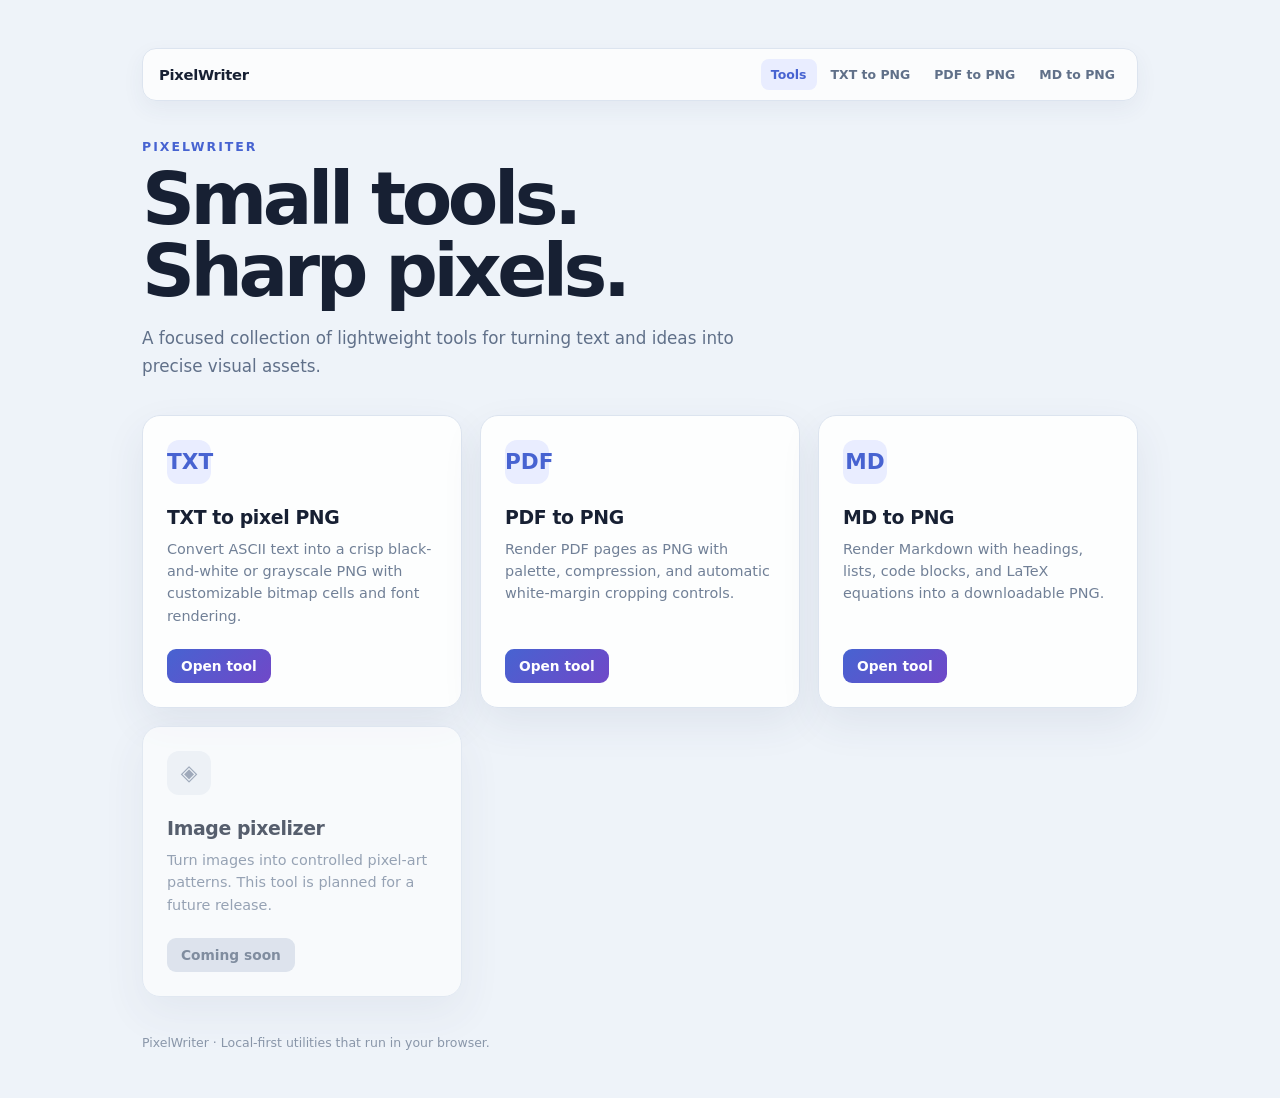
==== index.html @ 92b686e4 "Initial PixelWriter toolkit Add browser-based TXT, PDF, and Markdown to PNG tools with shared naviga" ====
<!doctype html>
<html lang="en">
<head>
  <meta charset="utf-8">
  <meta name="viewport" content="width=device-width, initial-scale=1">
  <title>PixelWriter · Tools</title>
  <link rel="stylesheet" href="shared.css">
  <style>
    :root { color-scheme: light; font-family: Inter, ui-sans-serif, system-ui, -apple-system, "Segoe UI", sans-serif; color: #172033; background: #eef3f9; }
    * { box-sizing: border-box; }
    body { max-width: 1040px; margin: 0 auto; padding: 48px 22px; }
    .hero { margin-bottom: 34px; }
    .eyebrow { margin: 0 0 9px; color: #4763d1; font-size: .78rem; font-weight: 800; letter-spacing: .16em; text-transform: uppercase; }
    h1 { margin: 0; font-size: clamp(2.4rem, 7vw, 4.6rem); letter-spacing: -.06em; line-height: .98; }
    .subtitle { max-width: 620px; margin: 18px 0 0; color: #607089; font-size: 1.05rem; line-height: 1.65; }
    .tools { display: grid; grid-template-columns: repeat(auto-fit, minmax(250px, 1fr)); gap: 18px; }
    .tool-card { display: flex; min-height: 220px; flex-direction: column; padding: 24px; border: 1px solid #dce4ef; border-radius: 18px; background: rgba(255,255,255,.9); box-shadow: 0 16px 40px rgba(50,70,100,.08); }
    .tool-icon { display: grid; width: 44px; height: 44px; place-items: center; margin-bottom: 22px; border-radius: 12px; background: #e9edff; color: #4763d1; font-size: 1.35rem; font-weight: 800; }
    .tool-card h2 { margin: 0; font-size: 1.18rem; letter-spacing: -.02em; }
    .tool-card p { margin: 10px 0 22px; color: #718097; font-size: .9rem; line-height: 1.55; }
    .tool-card a, .tool-card button { width: fit-content; margin-top: auto; padding: 9px 14px; border: 0; border-radius: 9px; background: linear-gradient(135deg, #4763d1, #7048c8); color: white; font: inherit; font-size: .86rem; font-weight: 750; text-decoration: none; cursor: pointer; }
    .tool-card.placeholder { opacity: .7; }
    .tool-card.placeholder .tool-icon { background: #edf1f6; color: #7e8ba0; }
    .tool-card.placeholder button { background: #d6dde8; color: #52627a; cursor: default; }
    footer { margin-top: 38px; color: #8a97aa; font-size: .78rem; }
  </style>
</head>
<body>
  <nav class="navbar" data-site-nav aria-label="Primary navigation"></nav>
  <header class="hero">
    <p class="eyebrow">PixelWriter</p>
    <h1>Small tools.<br>Sharp pixels.</h1>
    <p class="subtitle">A focused collection of lightweight tools for turning text and ideas into precise visual assets.</p>
  </header>

  <main class="tools" aria-label="PixelWriter tools">
    <article class="tool-card">
      <div class="tool-icon" aria-hidden="true">TXT</div>
      <h2>TXT to pixel PNG</h2>
      <p>Convert ASCII text into a crisp black-and-white or grayscale PNG with customizable bitmap cells and font rendering.</p>
      <a href="txt-to-png.html">Open tool</a>
    </article>
    <article class="tool-card">
      <div class="tool-icon" aria-hidden="true">PDF</div>
      <h2>PDF to PNG</h2>
      <p>Render PDF pages as PNG with palette, compression, and automatic white-margin cropping controls.</p>
      <a href="pdf-to-png.html">Open tool</a>
    </article>
    <article class="tool-card">
      <div class="tool-icon" aria-hidden="true">MD</div>
      <h2>MD to PNG</h2>
      <p>Render Markdown with headings, lists, code blocks, and LaTeX equations into a downloadable PNG.</p>
      <a href="md-to-png.html">Open tool</a>
    </article>
    <article class="tool-card placeholder">
      <div class="tool-icon" aria-hidden="true">◈</div>
      <h2>Image pixelizer</h2>
      <p>Turn images into controlled pixel-art patterns. This tool is planned for a future release.</p>
      <button type="button" disabled>Coming soon</button>
    </article>
  </main>

  <footer>PixelWriter · Local-first utilities that run in your browser.</footer>
</body>
<script src="shared.js"></script>
</html>
---- shared.css ----
.navbar {
  display: flex;
  align-items: center;
  justify-content: space-between;
  gap: 18px;
  margin-bottom: 38px;
  padding: 10px 12px 10px 16px;
  border: 1px solid #dce4ef;
  border-radius: 14px;
  background: rgba(255, 255, 255, .78);
  box-shadow: 0 8px 22px rgba(50, 70, 100, .06);
}

.brand {
  color: #172033;
  font-size: .92rem;
  font-weight: 850;
  letter-spacing: -.02em;
  text-decoration: none;
}

.nav-links {
  display: flex;
  flex-wrap: wrap;
  gap: 4px;
}

.nav-links a {
  padding: 8px 10px;
  border-radius: 8px;
  color: #607089;
  font-size: .78rem;
  font-weight: 750;
  text-decoration: none;
}

.nav-links a:hover,
.nav-links a[aria-current="page"] {
  background: #e9edff;
  color: #4763d1;
}

.preview-header {
  display: flex;
  justify-content: space-between;
  gap: 12px;
  align-items: flex-start;
  margin: 0 2px 12px;
}

.preview-title {
  margin: 0;
  color: #34435b;
  font-size: .82rem;
  font-weight: 800;
  letter-spacing: .08em;
  text-transform: uppercase;
}

.preview-meta {
  display: flex;
  align-items: center;
  gap: 10px;
  margin: 0;
  color: #718097;
  font-size: .78rem;
  line-height: 1.4;
  text-align: right;
  white-space: nowrap;
}

@media (max-width: 760px) {
  .nav-links a {
    padding: 7px 6px;
  }

  .preview-header {
    align-items: stretch;
    flex-direction: column;
  }

  .preview-meta {
    text-align: left;
  }
}
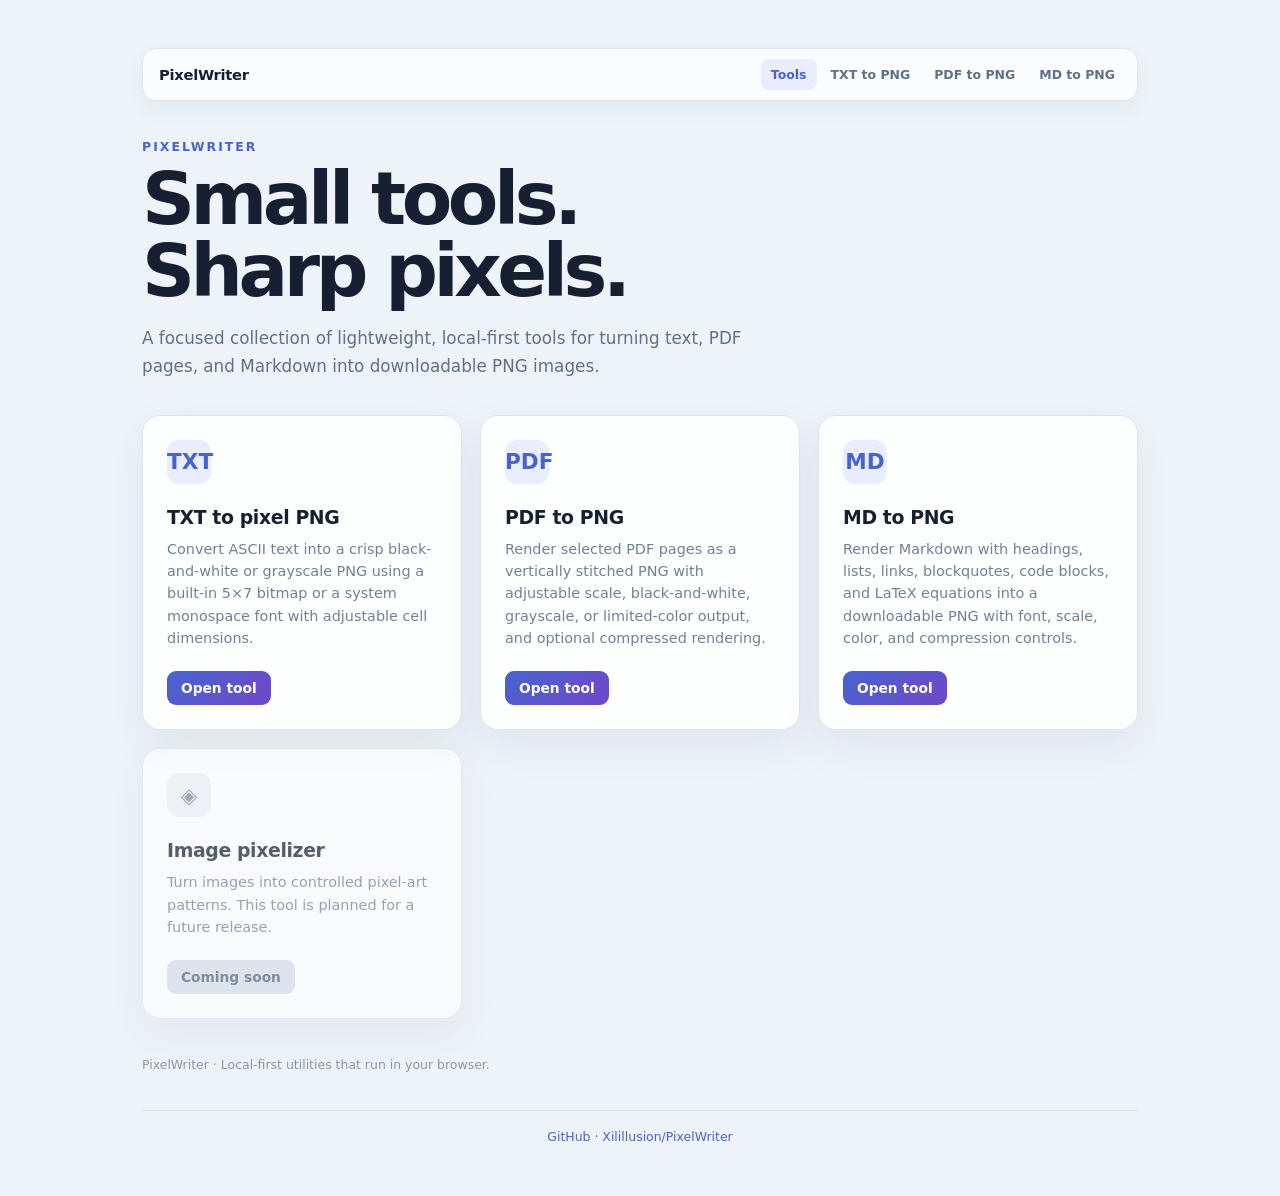
==== commit 387b2ccf: "Update README and index.html for clarity and formatting improvements" ====
--- a/index.html
+++ b/index.html
@@ -30,26 +30,26 @@
   <header class="hero">
     <p class="eyebrow">PixelWriter</p>
     <h1>Small tools.<br>Sharp pixels.</h1>
-    <p class="subtitle">A focused collection of lightweight tools for turning text and ideas into precise visual assets.</p>
+    <p class="subtitle">A focused collection of lightweight, local-first tools for turning text, PDF pages, and Markdown into downloadable PNG images.</p>
   </header>
 
   <main class="tools" aria-label="PixelWriter tools">
     <article class="tool-card">
       <div class="tool-icon" aria-hidden="true">TXT</div>
       <h2>TXT to pixel PNG</h2>
-      <p>Convert ASCII text into a crisp black-and-white or grayscale PNG with customizable bitmap cells and font rendering.</p>
+      <p>Convert ASCII text into a crisp black-and-white or grayscale PNG using a built-in 5×7 bitmap or a system monospace font with adjustable cell dimensions.</p>
       <a href="txt-to-png.html">Open tool</a>
     </article>
     <article class="tool-card">
       <div class="tool-icon" aria-hidden="true">PDF</div>
       <h2>PDF to PNG</h2>
-      <p>Render PDF pages as PNG with palette, compression, and automatic white-margin cropping controls.</p>
+      <p>Render selected PDF pages as a vertically stitched PNG with adjustable scale, black-and-white, grayscale, or limited-color output, and optional compressed rendering.</p>
       <a href="pdf-to-png.html">Open tool</a>
     </article>
     <article class="tool-card">
       <div class="tool-icon" aria-hidden="true">MD</div>
       <h2>MD to PNG</h2>
-      <p>Render Markdown with headings, lists, code blocks, and LaTeX equations into a downloadable PNG.</p>
+      <p>Render Markdown with headings, lists, links, blockquotes, code blocks, and LaTeX equations into a downloadable PNG with font, scale, color, and compression controls.</p>
       <a href="md-to-png.html">Open tool</a>
     </article>
     <article class="tool-card placeholder">
--- a/shared.css
+++ b/shared.css
@@ -9,6 +9,24 @@
   border-radius: 14px;
   background: rgba(255, 255, 255, .78);
   box-shadow: 0 8px 22px rgba(50, 70, 100, .06);
+}
+
+.site-footer {
+  margin-top: 38px;
+  padding: 18px 0 4px;
+  border-top: 1px solid #dce4ef;
+  color: #718097;
+  font-size: .78rem;
+  text-align: center;
+}
+
+.site-footer a {
+  color: #4763d1;
+  text-decoration: none;
+}
+
+.site-footer a:hover {
+  text-decoration: underline;
 }
 
 .brand {
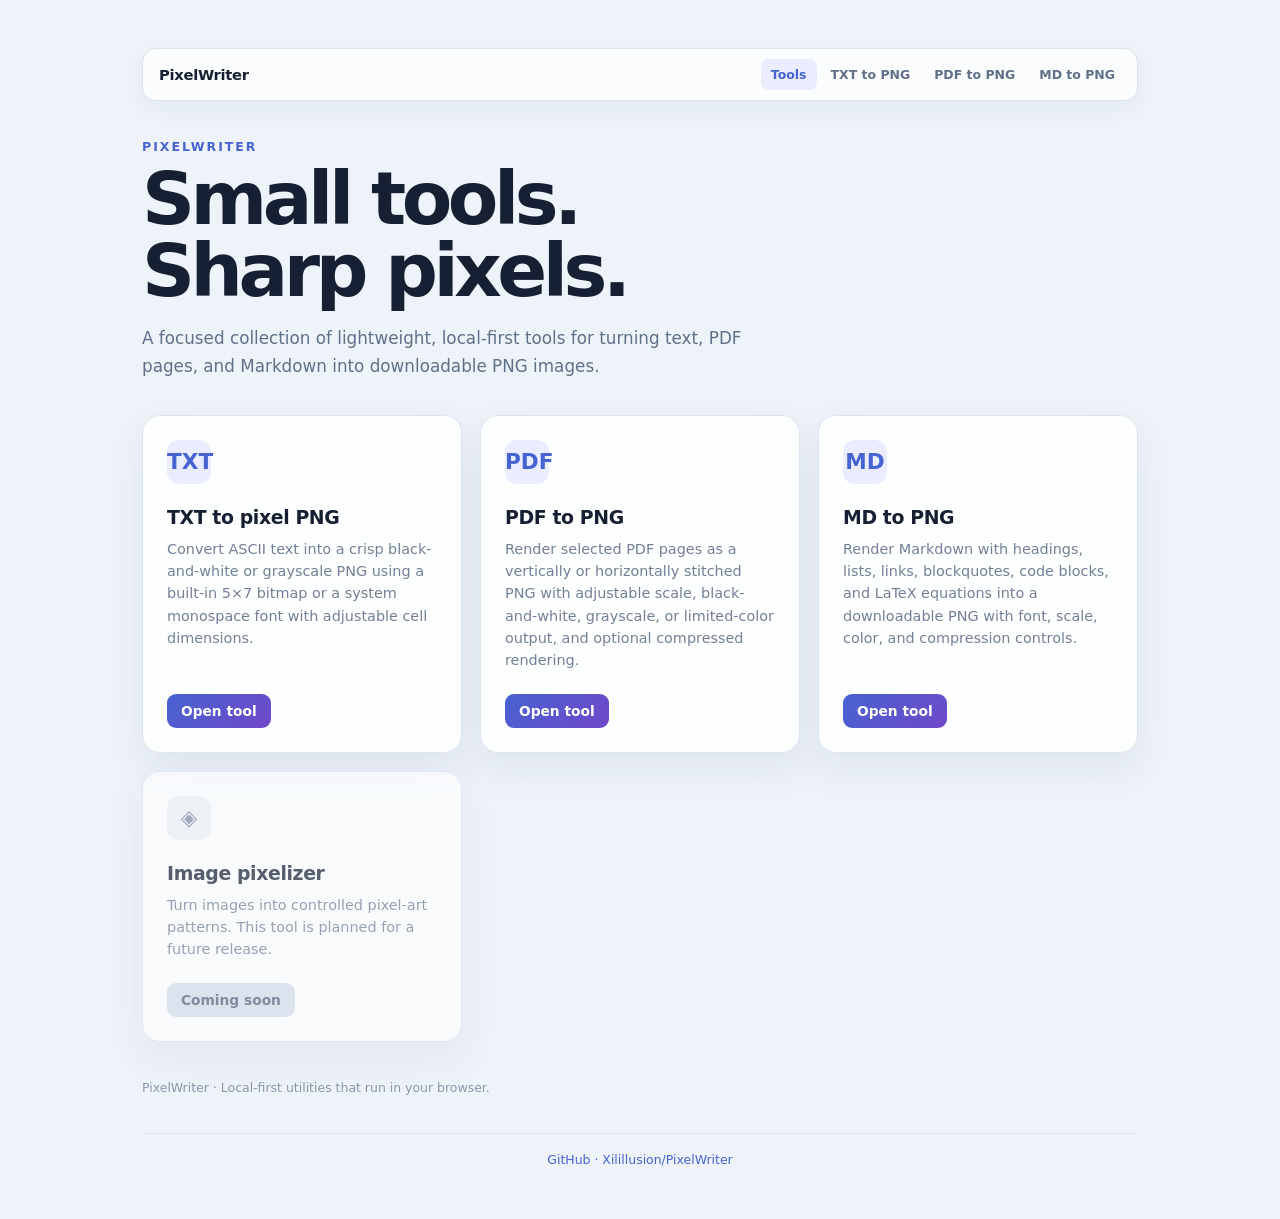
==== commit e3e524d3: "Update README and HTML files for consistency and clarity" ====
--- a/index.html
+++ b/index.html
@@ -43,7 +43,7 @@
     <article class="tool-card">
       <div class="tool-icon" aria-hidden="true">PDF</div>
       <h2>PDF to PNG</h2>
-      <p>Render selected PDF pages as a vertically stitched PNG with adjustable scale, black-and-white, grayscale, or limited-color output, and optional compressed rendering.</p>
+      <p>Render selected PDF pages as a vertically or horizontally stitched PNG with adjustable scale, black-and-white, grayscale, or limited-color output, and optional compressed rendering.</p>
       <a href="pdf-to-png.html">Open tool</a>
     </article>
     <article class="tool-card">
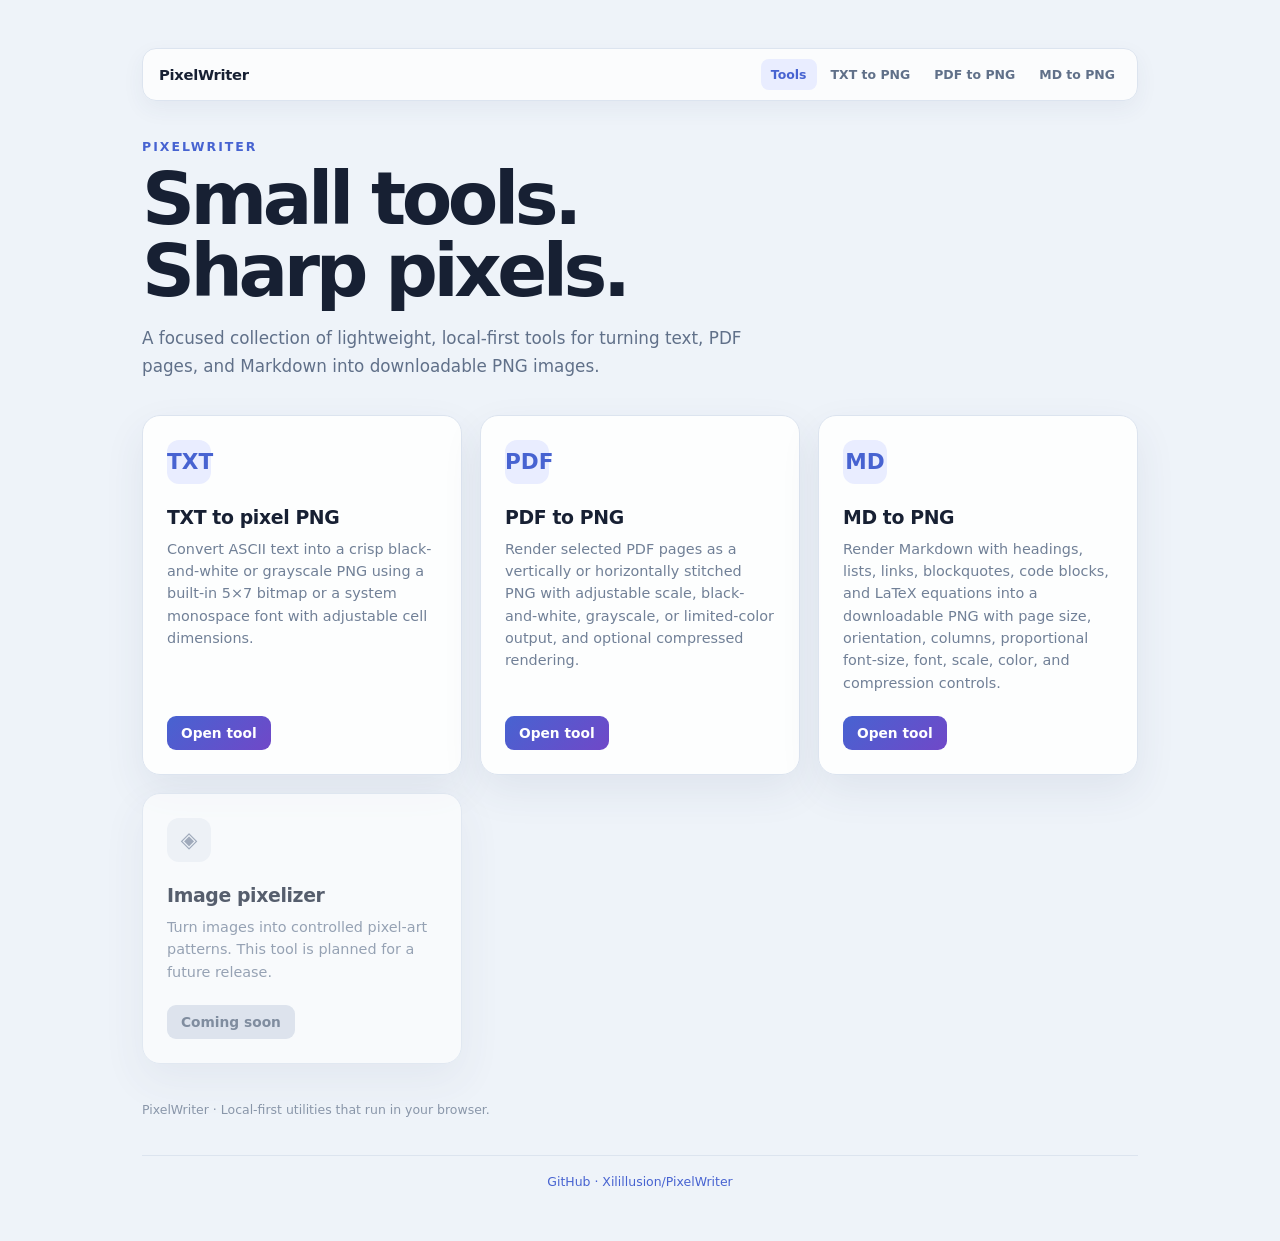
==== commit d709362a: "Update README and modify HTML files for improved documentation and layout" ====
--- a/index.html
+++ b/index.html
@@ -49,7 +49,7 @@
     <article class="tool-card">
       <div class="tool-icon" aria-hidden="true">MD</div>
       <h2>MD to PNG</h2>
-      <p>Render Markdown with headings, lists, links, blockquotes, code blocks, and LaTeX equations into a downloadable PNG with font, scale, color, and compression controls.</p>
+      <p>Render Markdown with headings, lists, links, blockquotes, code blocks, and LaTeX equations into a downloadable PNG with page size, orientation, columns, proportional font-size, font, scale, color, and compression controls.</p>
       <a href="md-to-png.html">Open tool</a>
     </article>
     <article class="tool-card placeholder">
